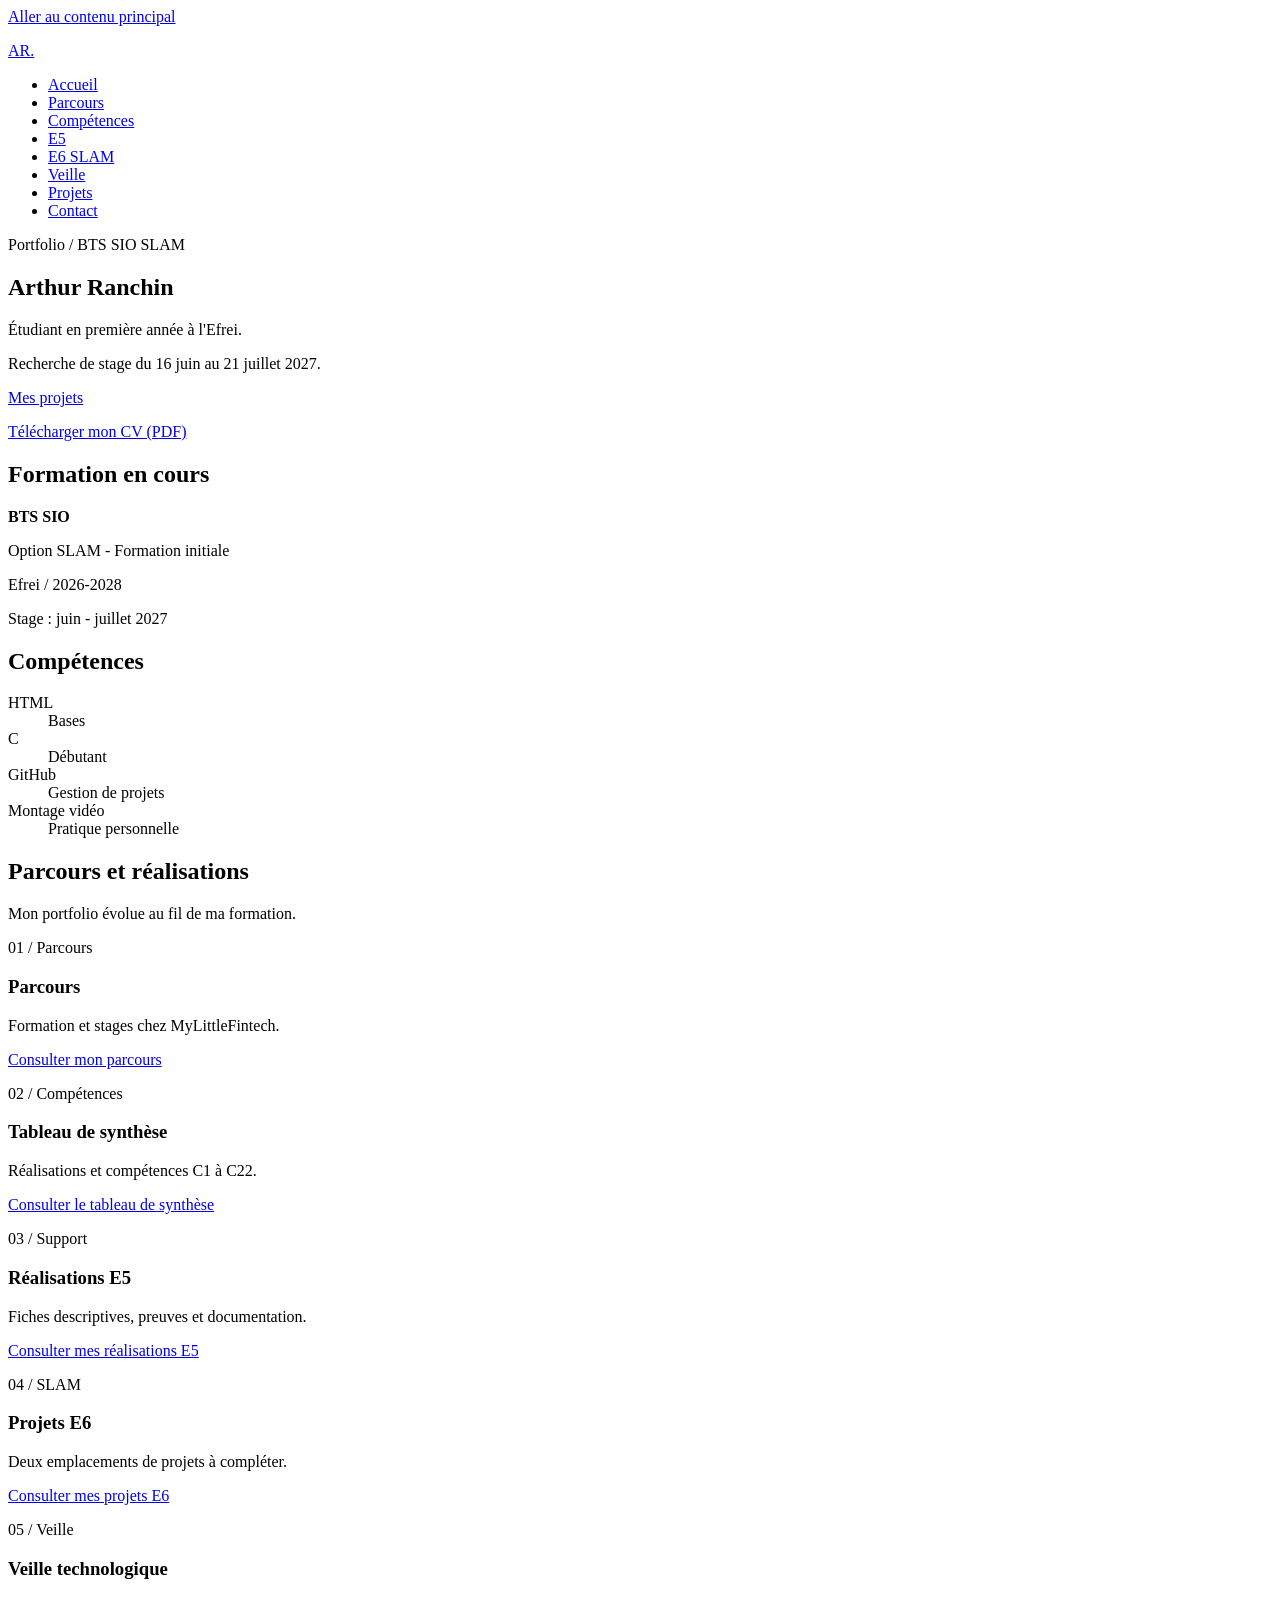
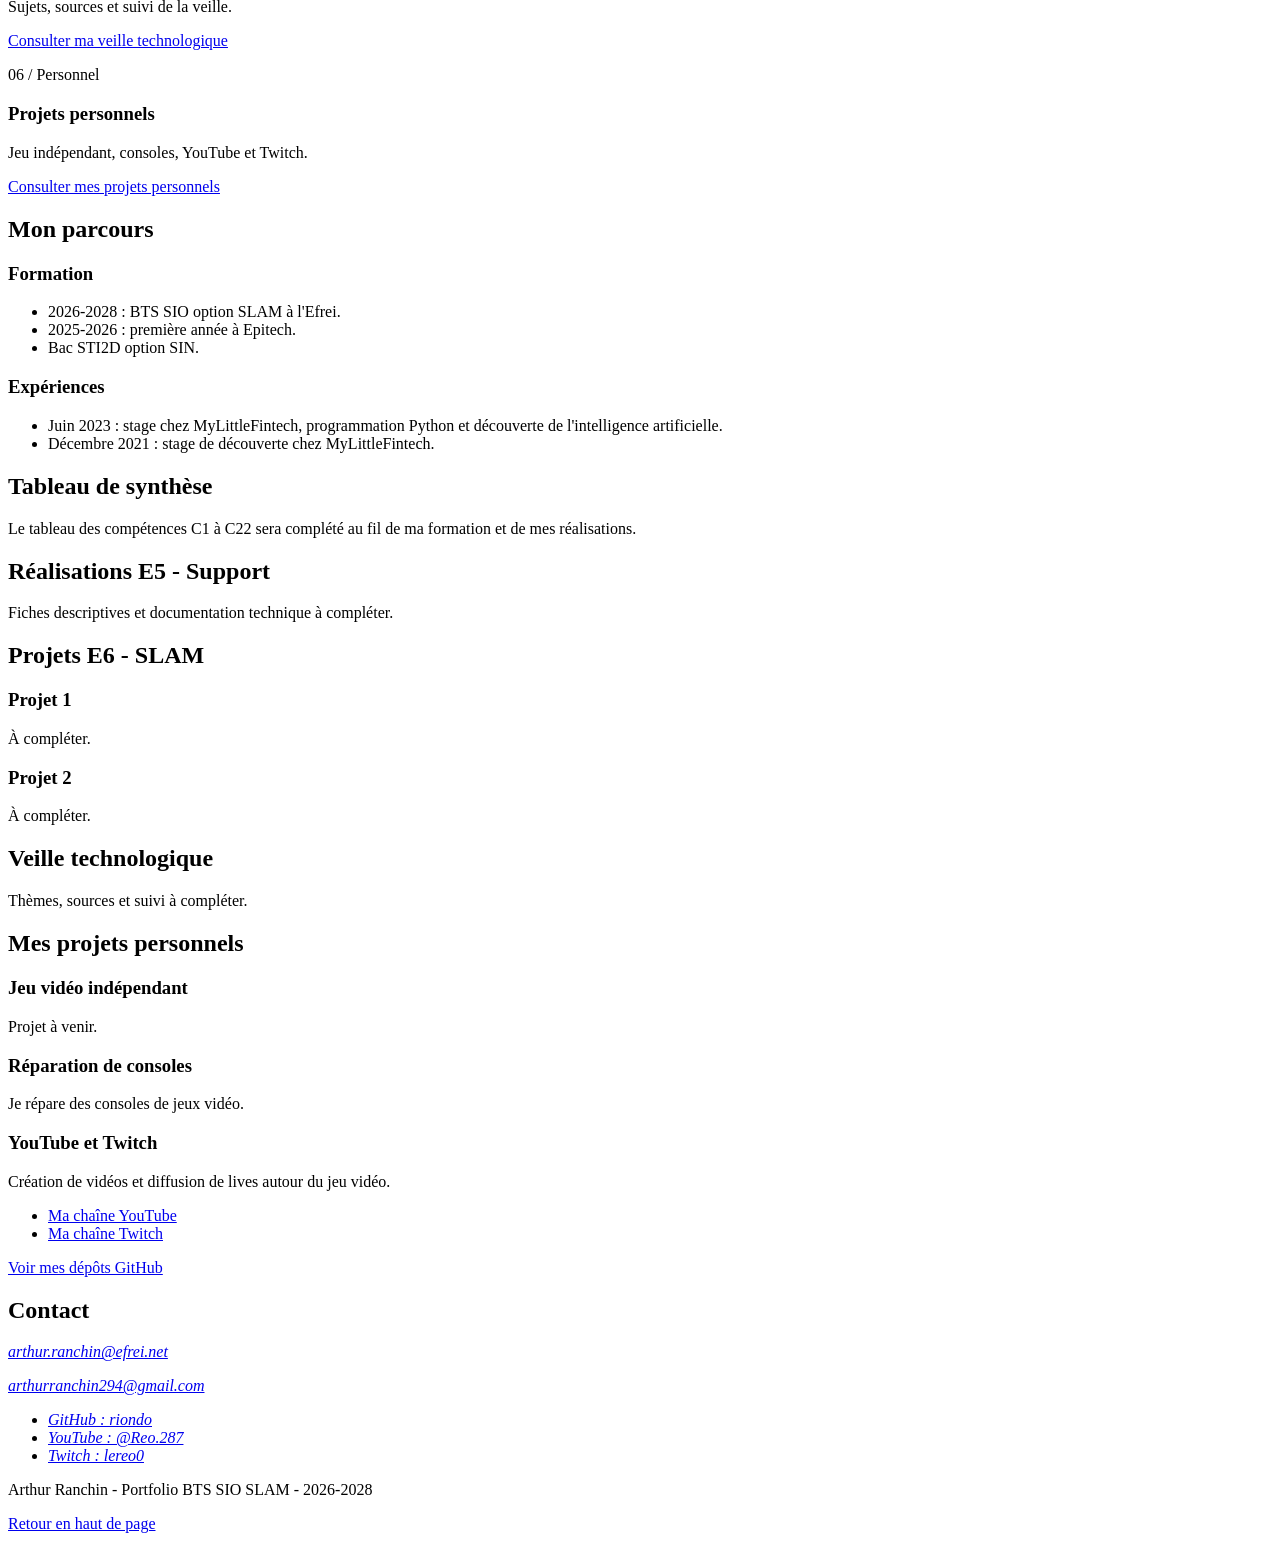
==== index.html @ 720b94c4 "ajout index acheté aime elle" ====
<!DOCTYPE html>
<html lang="fr">
<head>
    <meta charset="UTF-8">
    <meta name="viewport" content="width=device-width, initial-scale=1.0">
    <meta name="description" content="Portfolio d'Arthur Ranchin, étudiant en BTS SIO SLAM à l'Efrei.">
    <title>Arthur Ranchin - Portfolio BTS SIO SLAM</title>
</head>
<body>
    <!-- En-tête et navigation principale -->
    <header id="accueil">
        <a href="#contenu">Aller au contenu principal</a>
        <p><a href="#accueil" aria-label="Arthur Ranchin, accueil">AR.</a></p>
        <nav aria-label="Navigation principale">
            <ul>
                <li><a href="#accueil" aria-current="page">Accueil</a></li>
                <li><a href="#parcours">Parcours</a></li>
                <li><a href="#competences">Compétences</a></li>
                <li><a href="#e5">E5</a></li>
                <li><a href="#e6">E6 SLAM</a></li>
                <li><a href="#veille">Veille</a></li>
                <li><a href="#projets">Projets</a></li>
                <li><a href="#contact">Contact</a></li>
            </ul>
        </nav>
    </header>

    <main id="contenu">
        <!-- Présentation du candidat -->
        <section id="presentation" aria-labelledby="titre-presentation">
            <p>Portfolio / BTS SIO SLAM</p>
            <h1 id="titre-presentation">Arthur Ranchin</h1>
            <p>Étudiant en première année à l'Efrei.</p>
            <p>Recherche de stage du <time datetime="2027-06-16">16 juin</time> au <time datetime="2027-07-21">21 juillet 2027</time>.</p>
            <p><a href="#projets">Mes projets</a></p>
            <!-- Placer le PDF du portfolio précédent à côté de ce fichier pour activer le téléchargement. -->
            <p><a href="CV-Arthur-Ranchin.pdf" download>Télécharger mon CV (PDF)</a></p>
            <aside aria-labelledby="titre-formation">
                <h2 id="titre-formation">Formation en cours</h2>
                <p><strong>BTS SIO</strong></p>
                <p>Option SLAM - Formation initiale</p>
                <p>Efrei / 2026-2028</p>
                <p>Stage : juin - juillet 2027</p>
            </aside>
        </section>

        <!-- Compétences principales -->
        <section id="competences" aria-labelledby="titre-competences">
            <h2 id="titre-competences">Compétences</h2>
            <dl>
                <dt>HTML</dt>
                <dd>Bases</dd>
                <dt>C</dt>
                <dd>Débutant</dd>
                <dt>GitHub</dt>
                <dd>Gestion de projets</dd>
                <dt>Montage vidéo</dt>
                <dd>Pratique personnelle</dd>
            </dl>
        </section>

        <!-- Aperçu des rubriques du portfolio -->
        <section id="realisations" aria-labelledby="titre-realisations">
            <h2 id="titre-realisations">Parcours et réalisations</h2>
            <p>Mon portfolio évolue au fil de ma formation.</p>
            <article>
                <p>01 / Parcours</p>
                <h3>Parcours</h3>
                <p>Formation et stages chez MyLittleFintech.</p>
                <a href="#parcours">Consulter mon parcours</a>
            </article>
            <article>
                <p>02 / Compétences</p>
                <h3>Tableau de synthèse</h3>
                <p>Réalisations et compétences C1 à C22.</p>
                <a href="#synthese">Consulter le tableau de synthèse</a>
            </article>
            <article>
                <p>03 / Support</p>
                <h3>Réalisations E5</h3>
                <p>Fiches descriptives, preuves et documentation.</p>
                <a href="#e5">Consulter mes réalisations E5</a>
            </article>
            <article>
                <p>04 / SLAM</p>
                <h3>Projets E6</h3>
                <p>Deux emplacements de projets à compléter.</p>
                <a href="#e6">Consulter mes projets E6</a>
            </article>
            <article>
                <p>05 / Veille</p>
                <h3>Veille technologique</h3>
                <p>Sujets, sources et suivi de la veille.</p>
                <a href="#veille">Consulter ma veille technologique</a>
            </article>
            <article>
                <p>06 / Personnel</p>
                <h3>Projets personnels</h3>
                <p>Jeu indépendant, consoles, YouTube et Twitch.</p>
                <a href="#projets">Consulter mes projets personnels</a>
            </article>
        </section>

        <!-- Sections évolutives : les liens fonctionnent dans ce fichier unique -->
        <section id="parcours" aria-labelledby="titre-parcours">
            <h2 id="titre-parcours">Mon parcours</h2>
            <h3>Formation</h3>
            <ul>
                <li>2026-2028 : BTS SIO option SLAM à l'Efrei.</li>
                <li>2025-2026 : première année à Epitech.</li>
                <li>Bac STI2D option SIN.</li>
            </ul>
            <h3>Expériences</h3>
            <ul>
                <li>Juin 2023 : stage chez MyLittleFintech, programmation Python et découverte de l'intelligence artificielle.</li>
                <li>Décembre 2021 : stage de découverte chez MyLittleFintech.</li>
            </ul>
        </section>
        <section id="synthese" aria-labelledby="titre-synthese">
            <h2 id="titre-synthese">Tableau de synthèse</h2>
            <p>Le tableau des compétences C1 à C22 sera complété au fil de ma formation et de mes réalisations.</p>
        </section>
        <section id="e5" aria-labelledby="titre-e5">
            <h2 id="titre-e5">Réalisations E5 - Support</h2>
            <p>Fiches descriptives et documentation technique à compléter.</p>
        </section>
        <section id="e6" aria-labelledby="titre-e6">
            <h2 id="titre-e6">Projets E6 - SLAM</h2>
            <article>
                <h3>Projet 1</h3>
                <p>À compléter.</p>
            </article>
            <article>
                <h3>Projet 2</h3>
                <p>À compléter.</p>
            </article>
        </section>
        <section id="veille" aria-labelledby="titre-veille">
            <h2 id="titre-veille">Veille technologique</h2>
            <p>Thèmes, sources et suivi à compléter.</p>
        </section>
        <section id="projets" aria-labelledby="titre-projets">
            <h2 id="titre-projets">Mes projets personnels</h2>
            <article>
                <h3>Jeu vidéo indépendant</h3>
                <p>Projet à venir.</p>
            </article>
            <article>
                <h3>Réparation de consoles</h3>
                <p>Je répare des consoles de jeux vidéo.</p>
            </article>
            <article>
                <h3>YouTube et Twitch</h3>
                <p>Création de vidéos et diffusion de lives autour du jeu vidéo.</p>
                <ul>
                    <li><a href="https://www.youtube.com/@Reo.287">Ma chaîne YouTube</a></li>
                    <li><a href="https://www.twitch.tv/lereo0">Ma chaîne Twitch</a></li>
                </ul>
            </article>
            <p><a href="https://github.com/riondo">Voir mes dépôts GitHub</a></p>
        </section>

        <!-- Coordonnées -->
        <section id="contact" aria-labelledby="titre-contact">
            <h2 id="titre-contact">Contact</h2>
            <address>
                <p><a href="mailto:arthur.ranchin@efrei.net">arthur.ranchin@efrei.net</a></p>
                <p><a href="mailto:arthurranchin294@gmail.com">arthurranchin294@gmail.com</a></p>
                <ul>
                    <li><a href="https://github.com/riondo">GitHub : riondo</a></li>
                    <li><a href="https://www.youtube.com/@Reo.287">YouTube : @Reo.287</a></li>
                    <li><a href="https://www.twitch.tv/lereo0">Twitch : lereo0</a></li>
                </ul>
            </address>
        </section>
    </main>

    <!-- Pied de page -->
    <footer>
        <p>Arthur Ranchin - Portfolio BTS SIO SLAM - 2026-2028</p>
        <p><a href="#accueil">Retour en haut de page</a></p>
    </footer>
</body>
</html>
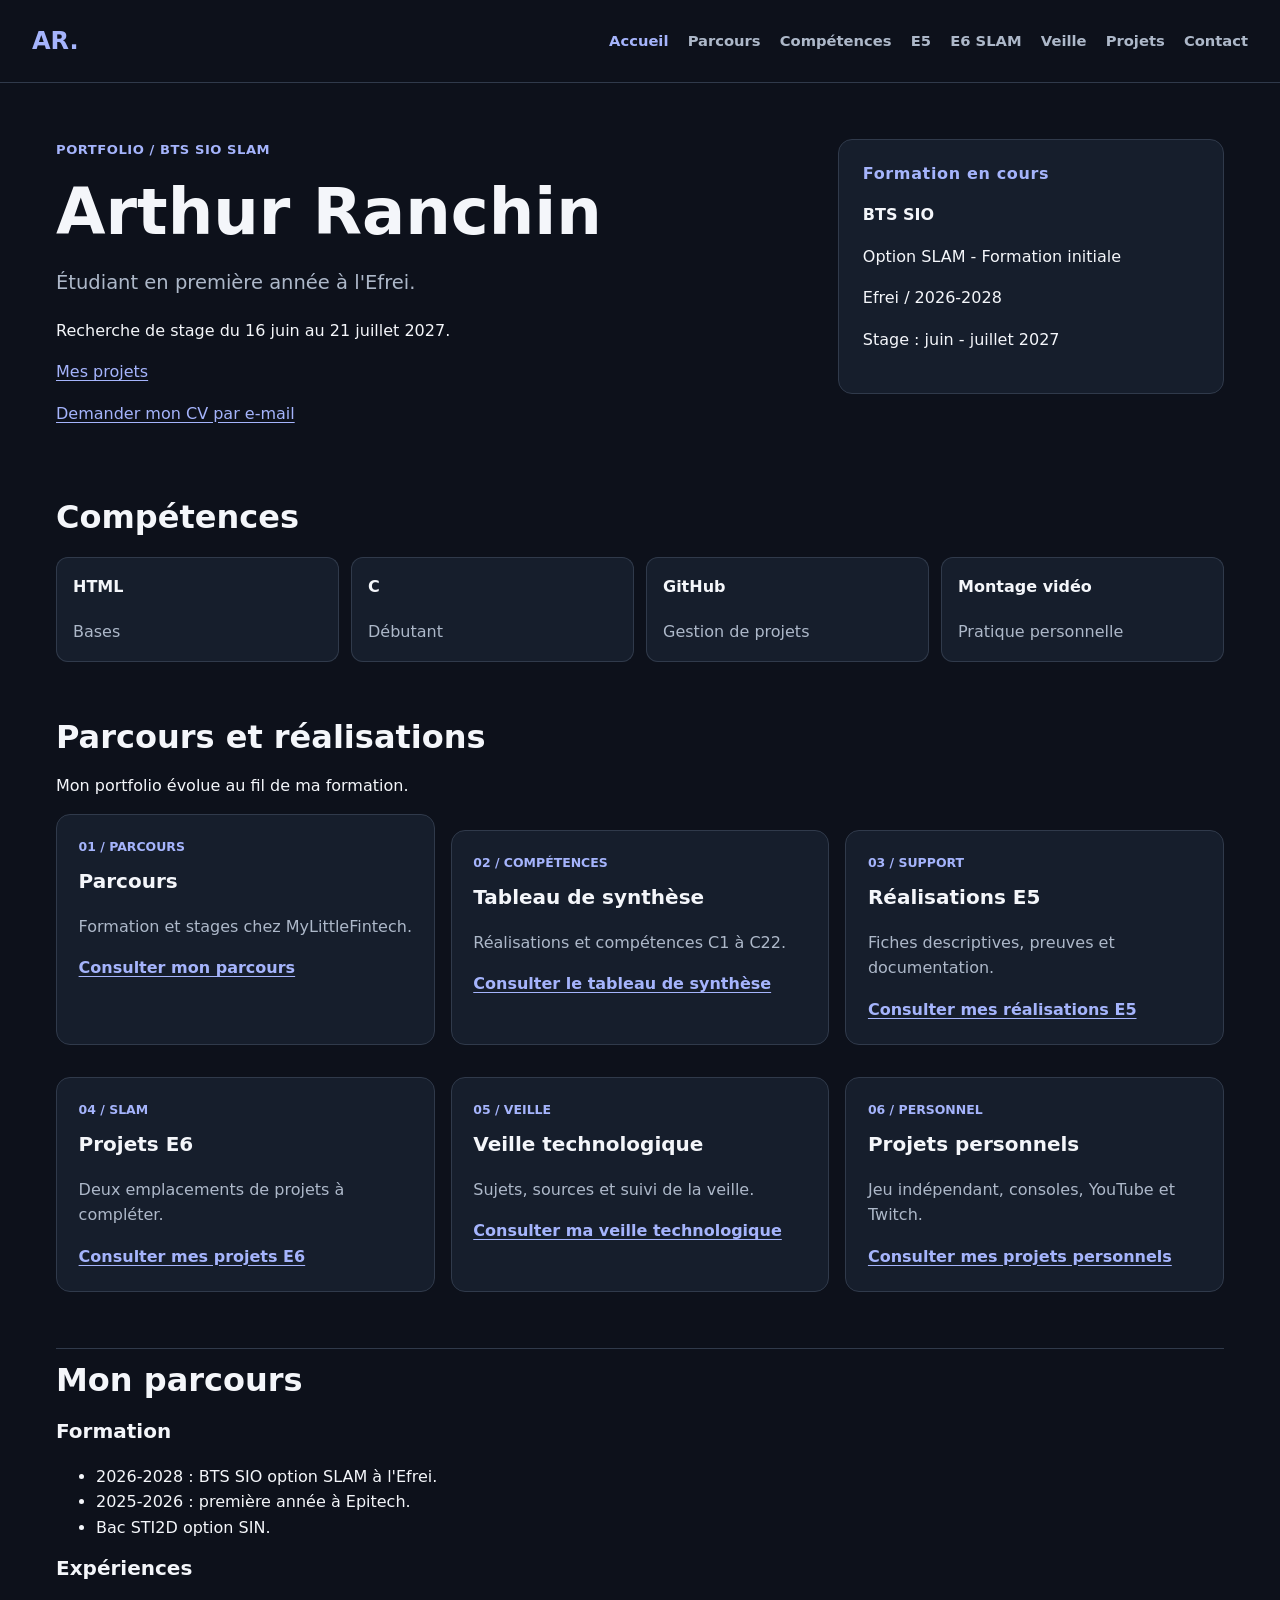
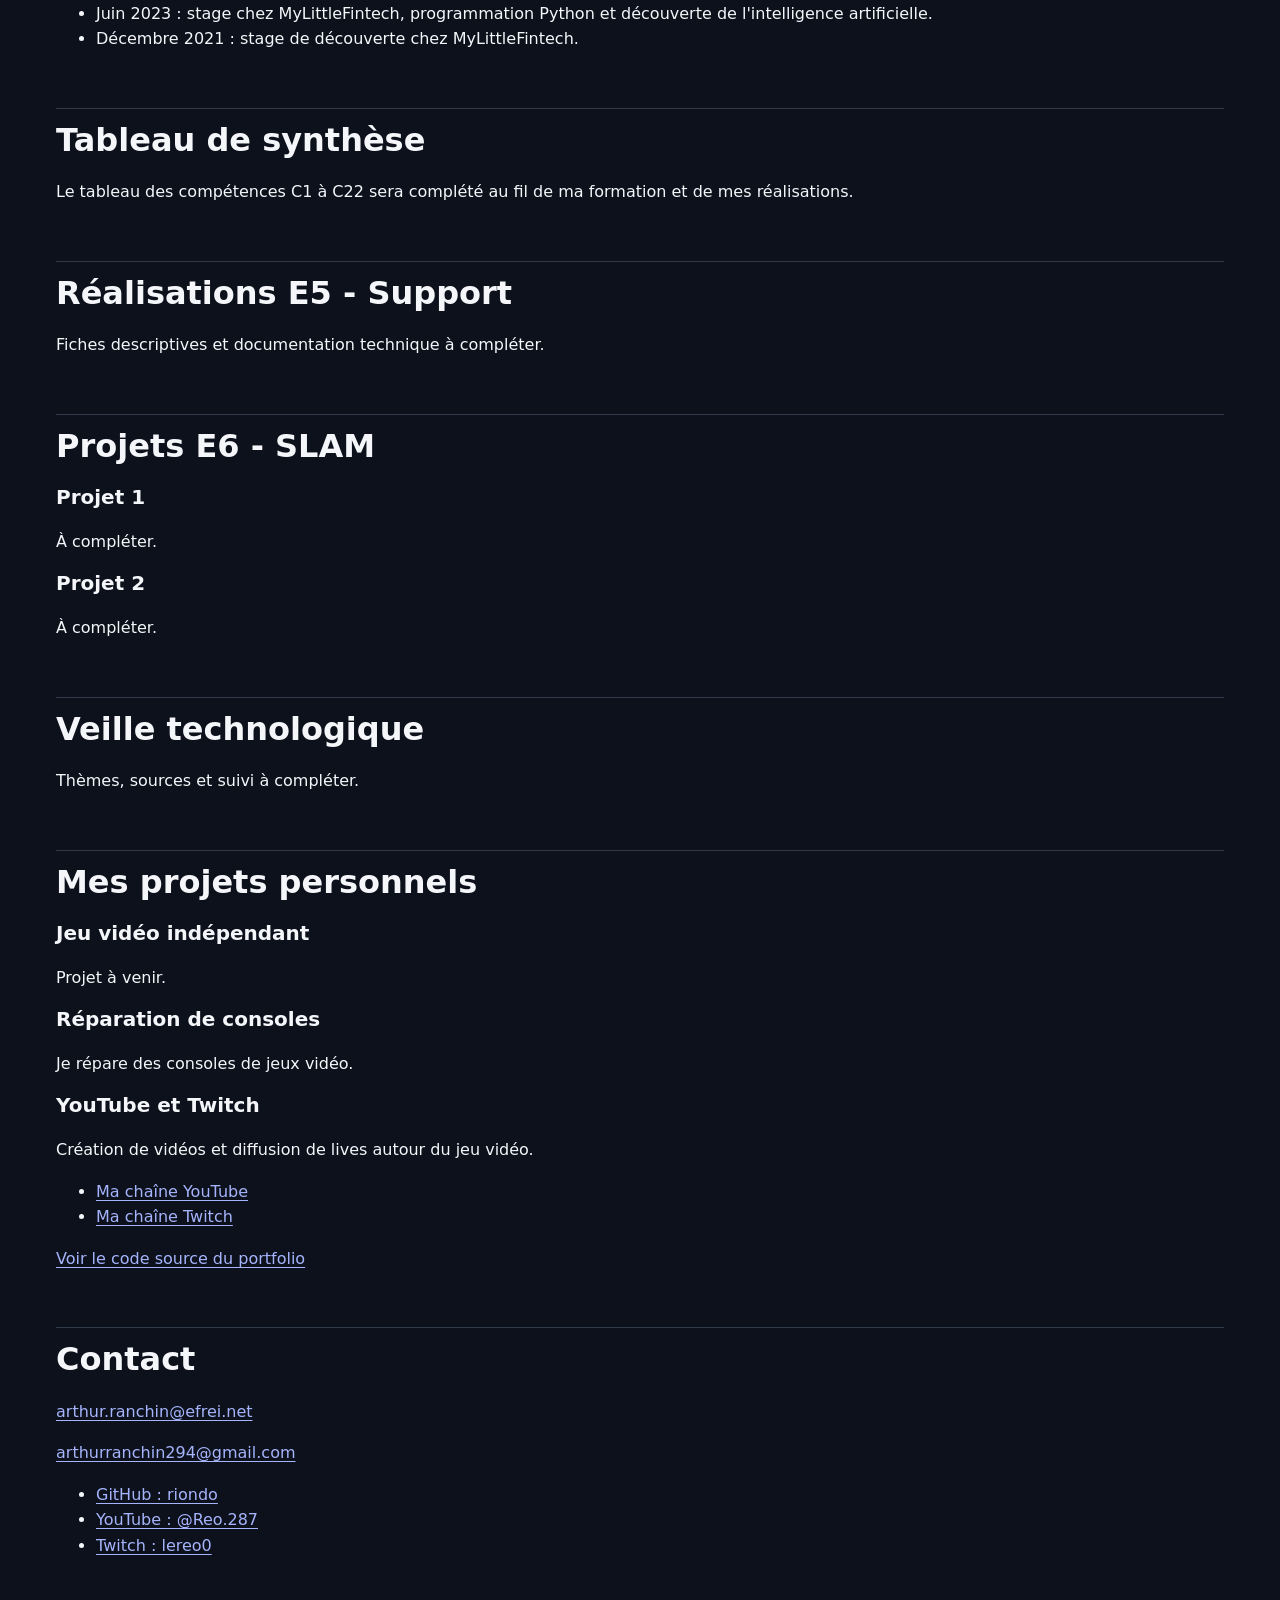
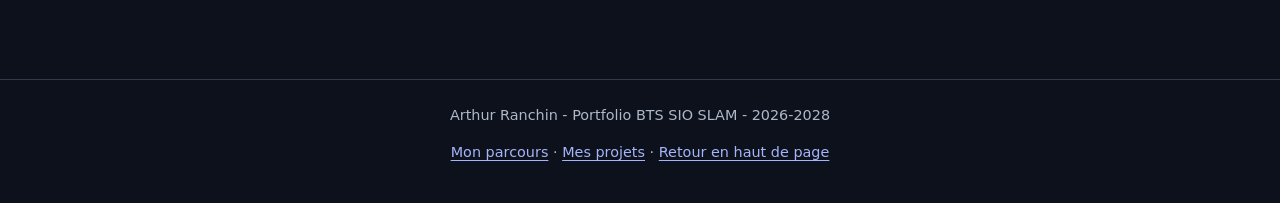
==== commit 0def9170: "Liaison des pages et application de la feuille CSS" ====
--- a/index.html
+++ b/index.html
@@ -5,21 +5,22 @@
     <meta name="viewport" content="width=device-width, initial-scale=1.0">
     <meta name="description" content="Portfolio d'Arthur Ranchin, étudiant en BTS SIO SLAM à l'Efrei.">
     <title>Arthur Ranchin - Portfolio BTS SIO SLAM</title>
+    <link rel="stylesheet" href="style.css">
 </head>
 <body>
     <!-- En-tête et navigation principale -->
     <header id="accueil">
-        <a href="#contenu">Aller au contenu principal</a>
+        <a class="skip-link" href="#contenu">Aller au contenu principal</a>
         <p><a href="#accueil" aria-label="Arthur Ranchin, accueil">AR.</a></p>
         <nav aria-label="Navigation principale">
             <ul>
                 <li><a href="#accueil" aria-current="page">Accueil</a></li>
-                <li><a href="#parcours">Parcours</a></li>
+                <li><a href="parcours.html">Parcours</a></li>
                 <li><a href="#competences">Compétences</a></li>
                 <li><a href="#e5">E5</a></li>
                 <li><a href="#e6">E6 SLAM</a></li>
                 <li><a href="#veille">Veille</a></li>
-                <li><a href="#projets">Projets</a></li>
+                <li><a href="projets.html">Projets</a></li>
                 <li><a href="#contact">Contact</a></li>
             </ul>
         </nav>
@@ -33,8 +34,8 @@
             <p>Étudiant en première année à l'Efrei.</p>
             <p>Recherche de stage du <time datetime="2027-06-16">16 juin</time> au <time datetime="2027-07-21">21 juillet 2027</time>.</p>
             <p><a href="#projets">Mes projets</a></p>
-            <!-- Placer le PDF du portfolio précédent à côté de ce fichier pour activer le téléchargement. -->
-            <p><a href="CV-Arthur-Ranchin.pdf" download>Télécharger mon CV (PDF)</a></p>
+            <!-- CV transmis sur demande : aucun document personnel sensible n’est publié dans le dépôt. -->
+            <p><a href="mailto:arthur.ranchin@efrei.net?subject=Demande%20de%20CV">Demander mon CV par e-mail</a></p>
             <aside aria-labelledby="titre-formation">
                 <h2 id="titre-formation">Formation en cours</h2>
                 <p><strong>BTS SIO</strong></p>
@@ -157,7 +158,7 @@
                     <li><a href="https://www.twitch.tv/lereo0">Ma chaîne Twitch</a></li>
                 </ul>
             </article>
-            <p><a href="https://github.com/riondo">Voir mes dépôts GitHub</a></p>
+            <p><a href="https://github.com/riondo/Portfolio">Voir le code source du portfolio</a></p>
         </section>
 
         <!-- Coordonnées -->
@@ -178,7 +179,7 @@
     <!-- Pied de page -->
     <footer>
         <p>Arthur Ranchin - Portfolio BTS SIO SLAM - 2026-2028</p>
-        <p><a href="#accueil">Retour en haut de page</a></p>
+        <p><a href="parcours.html">Mon parcours</a> · <a href="projets.html">Mes projets</a> · <a href="#accueil">Retour en haut de page</a></p>
     </footer>
 </body>
 </html>
--- a/style.css
+++ b/style.css
@@ -0,0 +1,59 @@
+/* Portfolio Arthur Ranchin — feuille de style commune
+   Maquette Figma : fond sombre, cartes et accents indigo. */
+:root{color-scheme:dark;--bg:#0d111b;--surface:#161e2c;--text:#f4f6fa;--muted:#adb8c9;--line:#303a4b;--accent:#a5b4fc;--primary:#5558d9}
+*{box-sizing:border-box}
+html{scroll-behavior:smooth}
+body{margin:0;background:var(--bg);color:var(--text);font:16px/1.6 Inter,system-ui,-apple-system,Segoe UI,sans-serif}
+a{color:var(--accent);text-underline-offset:3px}
+a:hover{text-decoration-color:var(--text);color:var(--text)}
+a:focus-visible,button:focus-visible{outline:3px solid #c5ccff;outline-offset:4px;border-radius:4px}
+header{display:flex;align-items:center;justify-content:space-between;gap:2rem;padding:1.35rem max(1.5rem,calc((100vw - 1216px)/2));border-bottom:1px solid var(--line)}
+header>p{margin:0;font-size:1.5rem;font-weight:800}
+header>p a{text-decoration:none}
+nav ul{display:flex;align-items:center;flex-wrap:wrap;gap:1.2rem;list-style:none;padding:0;margin:0}
+nav a{text-decoration:none;color:var(--muted);font-size:.92rem;font-weight:600}
+nav [aria-current=page]{color:var(--accent)}
+main{max-width:1216px;margin:auto;padding:3.5rem 1.5rem 4rem}
+section{margin-bottom:3.5rem;scroll-margin-top:2rem}
+h1,h2,h3{line-height:1.22;margin-top:0}
+h1{font-size:clamp(2.5rem,5vw,4rem);margin-bottom:1rem}
+h2{font-size:clamp(1.6rem,3vw,2rem);margin-bottom:1.2rem}
+h3{font-size:1.25rem}
+p{margin-top:0}
+#presentation{display:grid;grid-template-columns:minmax(0,1.9fr) minmax(260px,1fr);column-gap:3rem;align-items:start}
+#presentation>:not(aside){grid-column:1}
+#presentation>aside{grid-column:2;grid-row:1/span 10;background:var(--surface);border:1px solid var(--line);border-radius:14px;padding:1.5rem}
+#presentation>aside h2{color:var(--accent);font-size:1rem;letter-spacing:.04em}
+#presentation>p:first-child,.eyebrow{font-size:.82rem;color:var(--accent);font-weight:700;letter-spacing:.04em;text-transform:uppercase}
+#presentation>p:nth-child(3),.lead{color:var(--muted);font-size:1.22rem}
+#presentation a[download],.button{display:inline-block;padding:.65rem 1.05rem;background:var(--primary);border-radius:9px;color:#fff;text-decoration:none;font-weight:650}
+#presentation a[download]:hover,.button:hover{background:#7477ef;color:#fff}
+#competences dl{display:grid;grid-template-rows:auto auto;grid-auto-columns:minmax(0,1fr);grid-auto-flow:column;gap:0 12px}
+#competences dt,#competences dd{background:var(--surface);padding:10px 16px;margin:0;border-left:1px solid var(--line);border-right:1px solid var(--line)}
+#competences dt{font-weight:700;border-radius:12px 12px 0 0;border-top:1px solid var(--line);padding-top:16px}
+#competences dd{color:var(--muted);border-bottom:1px solid var(--line);border-radius:0 0 12px 12px;padding-bottom:16px}
+#realisations{display:grid;grid-template-columns:repeat(3,minmax(0,1fr));gap:16px}
+#realisations>h2,#realisations>p{grid-column:1/-1;margin-bottom:0}
+#realisations>article,.card,.project,.timeline article{border:1px solid var(--line);border-radius:14px;background:var(--surface);padding:1.35rem}
+#realisations article>p:first-child{color:var(--accent);font-size:.78rem;text-transform:uppercase;font-weight:700}
+#realisations article p,.muted,.card p,.project p{color:var(--muted)}
+#realisations article a{font-weight:600}
+#parcours,#synthese,#e5,#e6,#veille,#projets,#contact{padding-top:.75rem;border-top:1px solid var(--line)}
+article+article{margin-top:1rem}
+address{font-style:normal}
+footer{padding:1.5rem;text-align:center;border-top:1px solid var(--line);color:var(--muted);font-size:.9rem}
+footer a{color:var(--accent)}
+.skip-link{position:absolute;top:-150px;left:1rem;padding:.75rem 1rem;background:#fff;color:#111;z-index:10}
+.skip-link:focus{top:1rem}
+.page-header{margin-bottom:2rem}
+.page-header>p:first-child{color:var(--accent);font-size:.85rem;font-weight:700}
+.timeline,.project-list{display:grid;gap:1rem}
+.timeline{grid-template-columns:repeat(2,minmax(0,1fr))}
+.project-list{grid-template-columns:repeat(2,minmax(0,1fr))}
+.project h3,.timeline h3{margin-bottom:.55rem}
+.project dl{margin:0}
+.project dt{font-weight:700;margin-top:.7rem}
+.project dd{margin-left:0;color:var(--muted)}
+.tag{display:inline-block;font-size:.8rem;color:var(--accent);padding:.14rem .55rem;border:1px solid var(--line);border-radius:20px}
+@media(max-width:980px){header{flex-direction:column;align-items:flex-start}main{padding-top:2.5rem}#realisations{grid-template-columns:repeat(2,minmax(0,1fr))}}
+@media(max-width:700px){header{gap:1rem}nav ul{gap:.65rem 1rem}main{padding:2rem 1rem}#presentation{display:block}#presentation>aside{margin-top:1.5rem}#competences dl{grid-auto-flow:row;grid-template-columns:repeat(2,minmax(0,1fr));grid-template-rows:none;gap:.45rem}#competences dt,#competences dd{border:1px solid var(--line);border-radius:9px}#realisations,.project-list,.timeline{grid-template-columns:1fr}#realisations>h2,#realisations>p{grid-column:auto}h1{font-size:2.5rem}footer{font-size:.8rem}}
